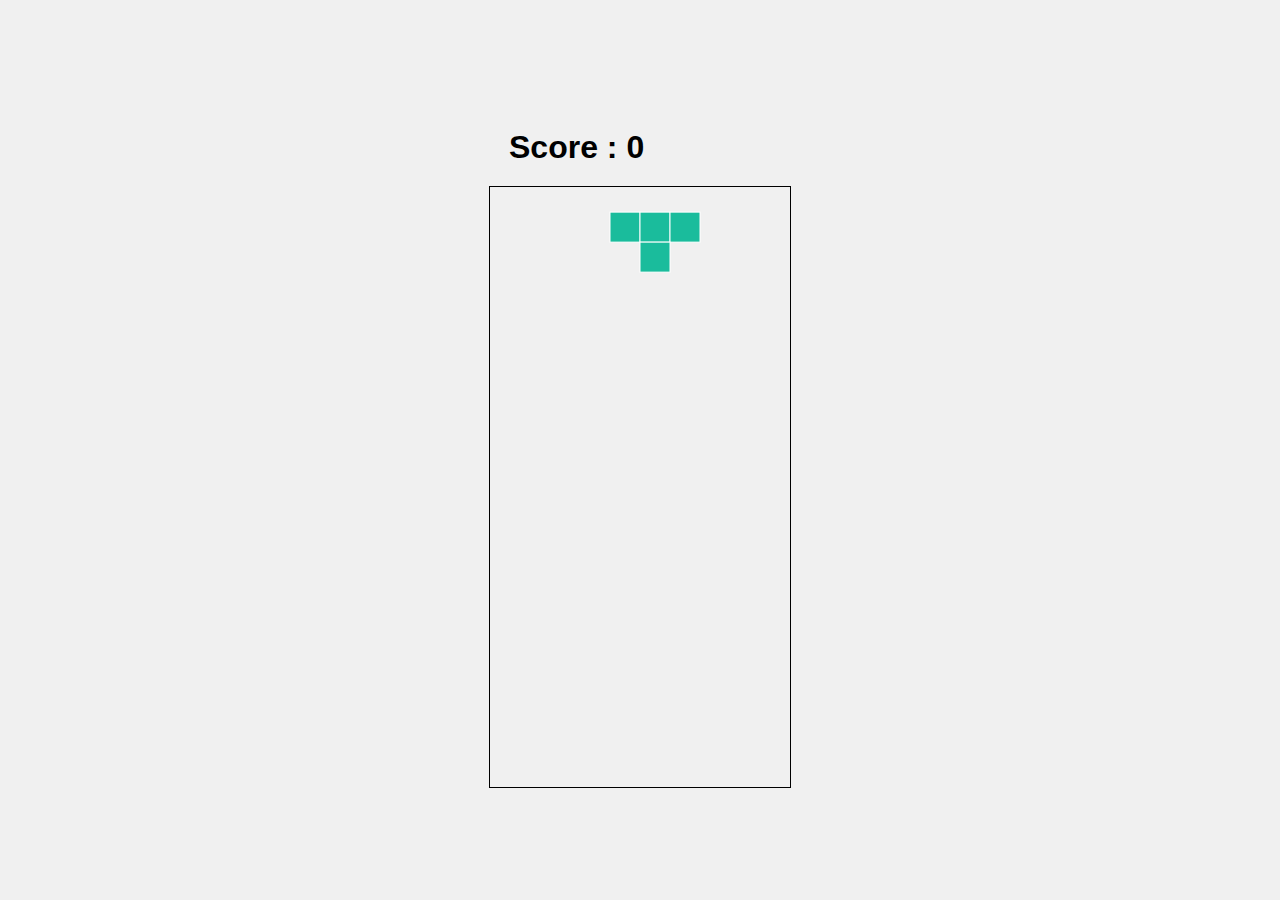
==== pages/second_page.html @ 542d868f "Multiple Fix" ====
<!DOCTYPE html>
<html lang="en">
<head>
    <meta charset="UTF-8">
    <meta name="viewport" content="width=device-width, initial-scale=1.0">
    <title>Tetris</title>
    <link rel="stylesheet" href="../CSS/tetris.css">
</head>
<body>
<div class=container>
    <h1 id="displayScore" class="score"></h1>
    <canvas id="tetrisCanvas" class="grid" width="300" height="600"></canvas>
    <script src="../JS/tetris.js"></script>
</div>
</body>
</html>
---- CSS/tetris.css ----
html {
    font-family: "Mona-Sans-ExtraBoldWide", sans-serif;
}

body {
    margin: 0;
    padding: 0;
    display: flex;
    align-items: center;
    justify-content: center;
    height: 100vh;
    background-color: #f0f0f0;
}

canvas {
    border: 1px solid #000;
}

.grid {
    margin : auto;
}



.score {
    margin: 10px;
    padding:10px;
}
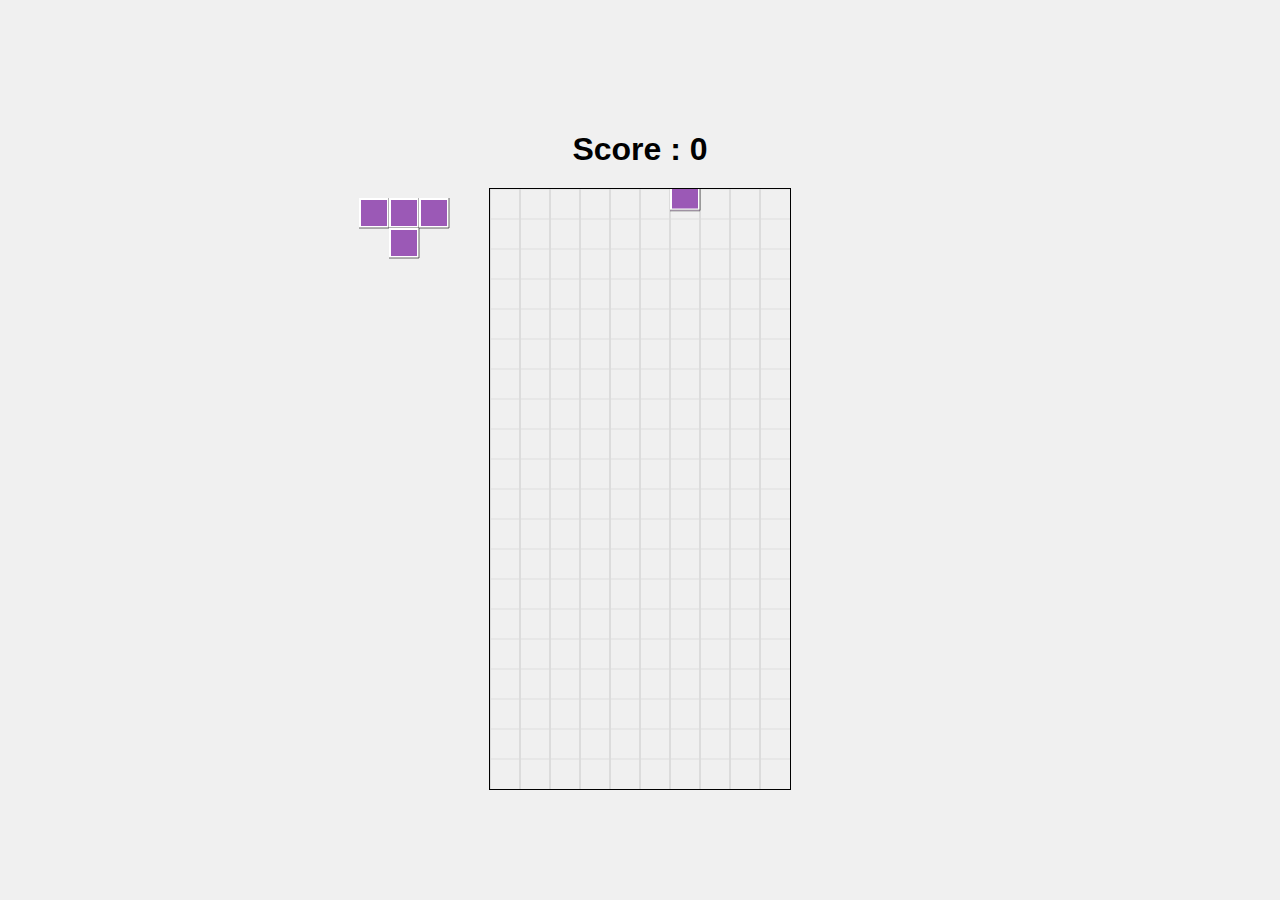
==== commit 5614f523: "Add SavedPiece" ====
--- a/pages/second_page.html
+++ b/pages/second_page.html
@@ -7,10 +7,21 @@
     <link rel="stylesheet" href="../CSS/tetris.css">
 </head>
 <body>
-<div class=container>
+<div class=container-column>
     <h1 id="displayScore" class="score"></h1>
-    <canvas id="tetrisCanvas" class="grid" width="300" height="600"></canvas>
-    <script src="../JS/tetris.js"></script>
+    <div class="container-row">
+
+        <div id="nextPieceContainer">
+            <canvas id="nextPieceCanvas" width="120" height="120" class="grid"></canvas>
+        </div>
+        <canvas id="tetrisCanvas" class="grid" width="300" height="600"></canvas>
+
+        <div id="savedPieceContainer">
+            <canvas id="savedPieceCanvas" width="120" height="120" class="grid"></canvas>
+        </div>
+    </div>
 </div>
+<script src="../JS/tetris.js"></script>
+
 </body>
 </html>
--- a/CSS/tetris.css
+++ b/CSS/tetris.css
@@ -12,8 +12,27 @@
     background-color: #f0f0f0;
 }
 
-canvas {
+#tetrisCanvas {
     border: 1px solid #000;
+}
+
+#nextPieceCanvas {
+    margin : 10px;
+}
+
+#savedPieceCanvas {
+     margin : 10px;
+ }
+
+.container-column {
+    display:flex;
+    flex-direction : column;
+
+}
+
+.container-row {
+    display:flex;
+    flex-direction : row;
 }
 
 .grid {
@@ -25,4 +44,5 @@
 .score {
     margin: 10px;
     padding:10px;
+    text-align: center;
 }
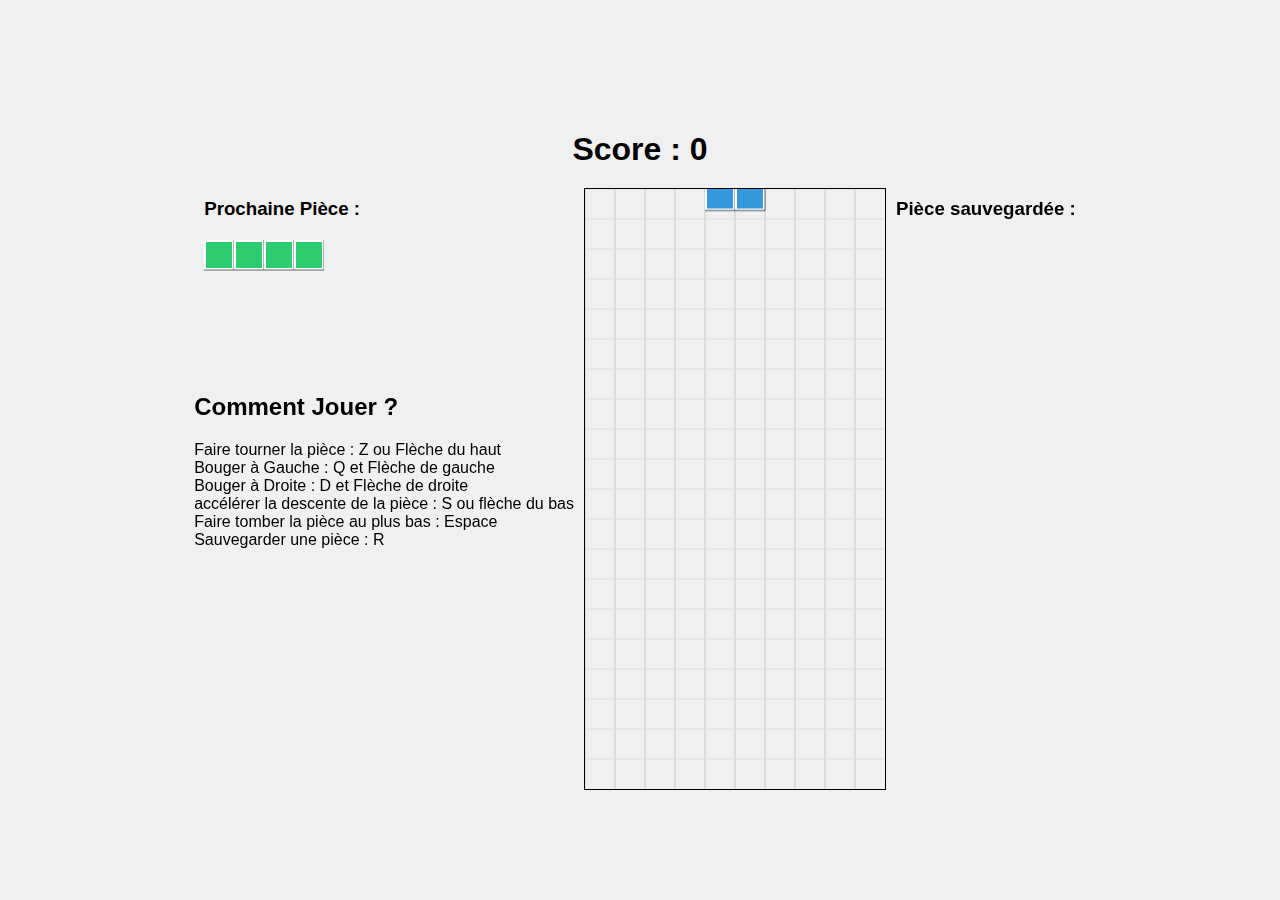
==== commit 2d204942: "Add game text info" ====
--- a/pages/second_page.html
+++ b/pages/second_page.html
@@ -10,13 +10,25 @@
 <div class=container-column>
     <h1 id="displayScore" class="score"></h1>
     <div class="container-row">
-
-        <div id="nextPieceContainer">
-            <canvas id="nextPieceCanvas" width="120" height="120" class="grid"></canvas>
+        <div class=container-column>
+            <div id="nextPieceContainer">
+                <h3>Prochaine Pièce :</h3>
+                <canvas id="nextPieceCanvas" width="120" height="120" class="grid"></canvas>
+            </div>
+            <h2>Comment Jouer ?</h2>
+            <p>Faire tourner la pièce : Z ou Flèche du haut</p>
+            <p>Bouger à Gauche : Q et Flèche de gauche</p>
+            <p>Bouger à Droite : D et Flèche de droite</p>
+            <p>accélérer la descente de la pièce : S ou flèche du bas </p>
+            <p>Faire tomber la pièce au plus bas : Espace</p>
+            <p>Sauvegarder une pièce : R</p>
         </div>
         <canvas id="tetrisCanvas" class="grid" width="300" height="600"></canvas>
+        <br>
 
         <div id="savedPieceContainer">
+
+            <h3>Pièce sauvegardée :</h3>
             <canvas id="savedPieceCanvas" width="120" height="120" class="grid"></canvas>
         </div>
     </div>
--- a/CSS/tetris.css
+++ b/CSS/tetris.css
@@ -24,6 +24,7 @@
      margin : 10px;
  }
 
+
 .container-column {
     display:flex;
     flex-direction : column;
@@ -46,3 +47,11 @@
     padding:10px;
     text-align: center;
 }
+h3 {
+    margin : 10px
+}
+
+p {
+    padding-right :10px;
+    margin: 0;
+    }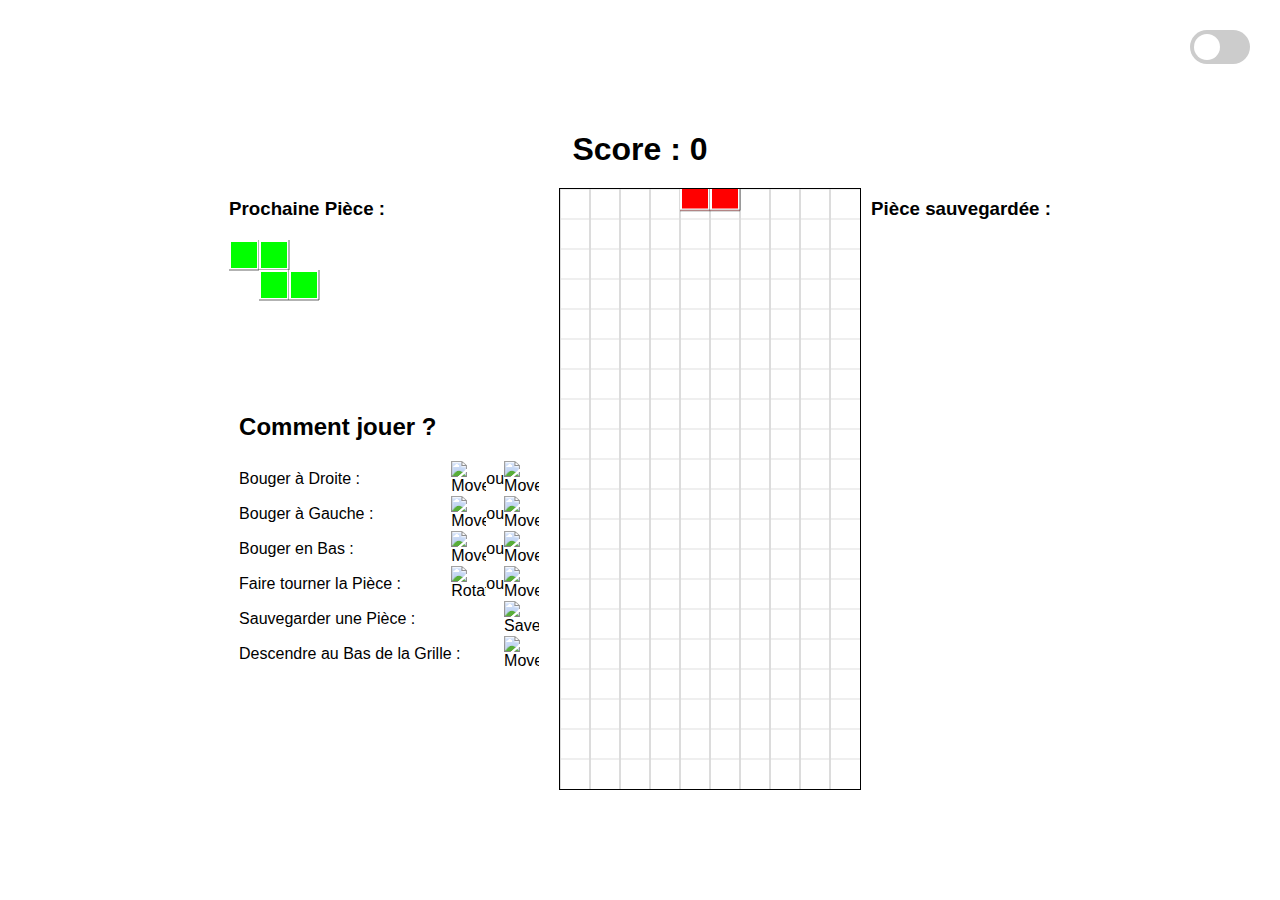
==== commit 086f4efc: "Fix colors" ====
--- a/pages/second_page.html
+++ b/pages/second_page.html
@@ -7,33 +7,88 @@
     <link rel="stylesheet" href="../CSS/tetris.css">
 </head>
 <body>
-<div class=container-column>
-    <h1 id="displayScore" class="score"></h1>
+
+<label class="switch">
+    <input type="checkbox" id="backgroundToggle">
+    <span class="slider round"></span>
+</label>
+
+<div class="container-column" id="gameContainer">
+
+    <h1 id="displayScore" class="score">Score: 0</h1>
     <div class="container-row">
-        <div class=container-column>
+        <div class="container-column">
             <div id="nextPieceContainer">
                 <h3>Prochaine Pièce :</h3>
                 <canvas id="nextPieceCanvas" width="120" height="120" class="grid"></canvas>
             </div>
-            <h2>Comment Jouer ?</h2>
-            <p>Faire tourner la pièce : Z ou Flèche du haut</p>
-            <p>Bouger à Gauche : Q et Flèche de gauche</p>
-            <p>Bouger à Droite : D et Flèche de droite</p>
-            <p>accélérer la descente de la pièce : S ou flèche du bas </p>
-            <p>Faire tomber la pièce au plus bas : Espace</p>
-            <p>Sauvegarder une pièce : R</p>
+            <div id="controls" class="commands container-column">
+                <h2>Comment jouer ?</h2>
+                <div class="container-row command">
+                    <p>Bouger à Droite : </p>
+                    <div class="container-row "><img id="rightKeyImage"
+                                                     src="../images/Black/RightKey.png"
+                                                     alt="Move Right">
+                        <p>ou</p> <img id="DKeyImage" src="../images/Black/DKey.png" alt="Move Right">
+                    </div>
+                </div>
+
+                <div class="container-row command">
+                    <p>Bouger à Gauche : </p>
+                    <div class="container-row"><img id="leftKeyImage"
+                                                    src="../images/Black/LeftKey.png"
+                                                    alt="Move Left">
+                        <p>ou</p> <img id="QKeyImage" src="../images/Black/QKey.png" alt="Move Right">
+                    </div>
+                </div>
+
+                <div class="container-row command">
+                    <p>Bouger en Bas : </p>
+                    <div class="container-row"><img id="downKeyImage"
+                                                    src="../images/Black/DownKey.png"
+                                                    alt="Move Down">
+                        <p>ou</p> <img id="SKeyImage" src="../images/Black/SKey.png" alt="Move Right">
+                    </div>
+                </div>
+
+                <div class="container-row command">
+
+                    <p>Faire tourner la Pièce : </p>
+                    <div class="container-row"><img id="upKeyImage"
+                                                    src="../images/Black/UpKey.png"
+                                                    alt="Rotate">
+                        <p>ou</p> <img id="ZKeyImage" src="../images/Black/ZKey.png" alt="Move Right">
+                    </div>
+                </div>
+                <div class="container-row command">
+
+                    <p>Sauvegarder une Pièce : </p>
+                    <div class="container-row"><img id="rKeyImage"
+                                                    src="../images/Black/RKey.png"
+                                                    alt="Save Piece"></div>
+                </div>
+                <div class="container-row command">
+
+                    <p>Descendre au Bas de la Grille : </p>
+                    <div class="container-row"><img id="spaceKeyImage"
+                                                    src="../images/Black/SpaceKey.png"
+                                                    alt="Move to Bottom">
+                    </div>
+                </div>
+            </div>
         </div>
         <canvas id="tetrisCanvas" class="grid" width="300" height="600"></canvas>
         <br>
 
         <div id="savedPieceContainer">
-
             <h3>Pièce sauvegardée :</h3>
             <canvas id="savedPieceCanvas" width="120" height="120" class="grid"></canvas>
         </div>
     </div>
 </div>
+
 <script src="../JS/tetris.js"></script>
+<script src="../JS/darkMode.js"></script>
 
 </body>
 </html>
--- a/CSS/tetris.css
+++ b/CSS/tetris.css
@@ -9,7 +9,14 @@
     align-items: center;
     justify-content: center;
     height: 100vh;
-    background-color: #f0f0f0;
+    background-color: white;
+}
+
+p {
+    margin: 0;
+    padding: 0;
+    display: table-cell;
+    vertical-align: middle;
 }
 
 #tetrisCanvas {
@@ -17,41 +24,119 @@
 }
 
 #nextPieceCanvas {
-    margin : 10px;
+    margin: 10px;
 }
 
 #savedPieceCanvas {
-     margin : 10px;
- }
+    margin: 10px;
+}
 
 
 .container-column {
-    display:flex;
-    flex-direction : column;
+    display: flex;
+    flex-direction: column;
 
 }
 
 .container-row {
-    display:flex;
-    flex-direction : row;
+    display: flex;
+    flex-direction: row;
+}
+
+.commands {
+    margin: 20px;
+    text-align: left;
+    width: 300px;
+}
+
+.command {
+    justify-content: space-between;
 }
 
 .grid {
-    margin : auto;
+    margin: auto;
 }
-
 
 
 .score {
     margin: 10px;
-    padding:10px;
+    padding: 10px;
     text-align: center;
 }
+
 h3 {
-    margin : 10px
+    margin: 10px
 }
 
 p {
-    padding-right :10px;
+    align-self: center;
     margin: 0;
-    }+}
+
+img {
+    width: 35px;
+    height: 35px;
+}
+
+
+.switch {
+    position: absolute;
+    display: inline-block;
+    width: 60px;
+    height: 34px;
+    top: 0;
+    right: 0;
+    margin: 30px;
+}
+
+.switch input {
+    opacity: 0;
+    width: 0;
+    height: 0;
+}
+
+.slider {
+    position: absolute;
+    cursor: pointer;
+    top: 0;
+    left: 0;
+    right: 0;
+    bottom: 0;
+    background-color: #ccc;
+    -webkit-transition: .4s;
+    transition: .4s;
+}
+
+.slider:before {
+    position: absolute;
+    content: "";
+    height: 26px;
+    width: 26px;
+    left: 4px;
+    bottom: 4px;
+    background-color: white;
+    -webkit-transition: .4s;
+    transition: .4s;
+}
+
+input:checked + .slider {
+    background-color: rgba(108, 108, 108, 0.56);
+}
+
+input:focus + .slider {
+    box-shadow: 0 0 1px #9a9a9a;
+}
+
+input:checked + .slider:before {
+    -webkit-transform: translateX(26px);
+    -ms-transform: translateX(26px);
+    transform: translateX(26px);
+}
+
+.slider.round {
+    border-radius: 34px;
+}
+
+.slider.round:before {
+    border-radius: 50%;
+}